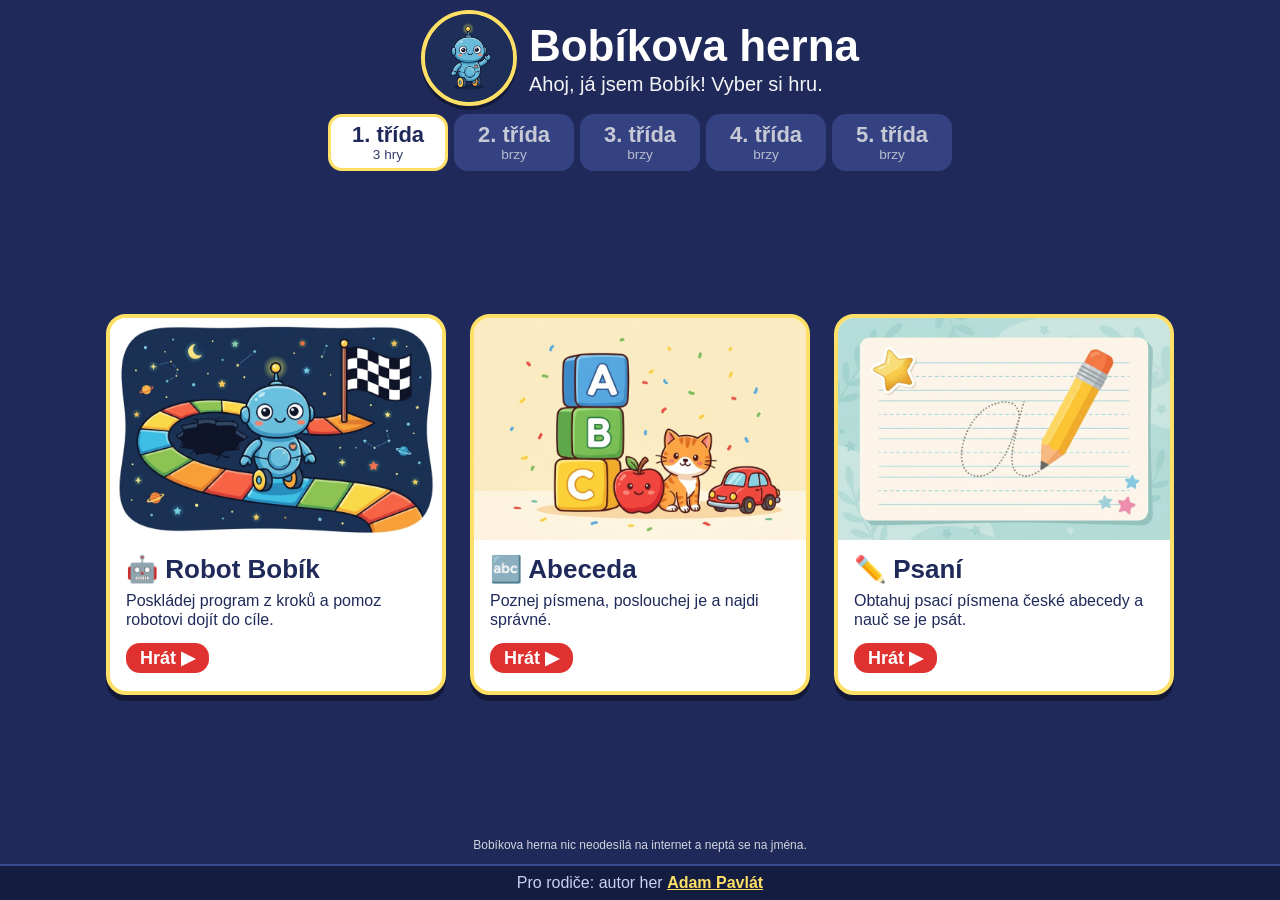
==== index.html @ 24b09c8f "Bobík na rozcestníku pozdraví hlasem a po klepnutí na maskota pozdrav zopakuje." ====
<!DOCTYPE html>
<html lang="cs">
<head>
<meta charset="UTF-8">
<meta name="viewport" content="width=device-width, initial-scale=1, viewport-fit=cover">
<title>Bobíkova herna</title>
<link rel="icon" type="image/png" href="obrazky/bobik-ikona.png">
<link rel="apple-touch-icon" href="obrazky/bobik-ikona.png">

<meta name="description" content="Hry pro děti na prvním stupni: programování, abeceda a psaní českých písmen.">
<style>
  * { box-sizing: border-box; -webkit-tap-highlight-color: transparent; }
  html, body { height: 100%; }
  body {
    margin: 0; font-family: "Trebuchet MS", "Comic Sans MS", sans-serif; background: #1f2a5a; color: #fff;
    height: 100dvh; overflow: hidden; display: flex; flex-direction: column; gap: 8px; padding: 10px;
  }
  #hlavicka { flex: none; display: flex; align-items: center; justify-content: center; gap: 12px; }
  .maskot { height: clamp(64px, 12dvh, 120px); width: clamp(64px, 12dvh, 120px); border-radius: 50%; border: 4px solid #ffe066; object-fit: cover; box-shadow: 0 4px 0 rgba(0,0,0,.4); }
  h1 { margin: 0; font-size: clamp(24px, 5.5dvh, 46px); }
  p.podtitul { margin: 2px 0 0; font-size: clamp(14px, 2.6dvh, 22px); opacity: .95; }
  main#hry { flex: 1; min-height: 0; display: grid; grid-template-columns: 1fr; grid-auto-rows: 1fr; gap: 10px; max-width: 1100px; width: 100%; margin: 0 auto; }
  a.hra {
    display: flex; flex-direction: row; align-items: stretch; min-height: 0; background: #fff; color: #1f2a5a; text-decoration: none;
    border-radius: 20px; overflow: hidden; border: 4px solid #ffe066; box-shadow: 0 6px 0 rgba(0,0,0,.4); transition: transform .1s;
  }
  a.hra:active { transform: translateY(5px); box-shadow: 0 1px 0 rgba(0,0,0,.4); }
  a.hra img { flex: 0 0 48%; min-width: 0; width: 48%; height: 100%; object-fit: cover; display: block; background: #fff; }
  .text { flex: 1; min-width: 0; padding: 8px 12px; display: flex; flex-direction: column; justify-content: center; gap: 4px; }
  .text h2 { margin: 0; font-size: clamp(20px, 4.4dvh, 38px); }
  .text span { font-size: clamp(13px, 2.4dvh, 20px); line-height: 1.2; }
  .text b { align-self: flex-start; background: #e03131; color: #fff; border-radius: 14px; padding: 4px 14px; font-size: clamp(14px, 2.6dvh, 22px); margin-top: 2px; }
  @media (orientation: landscape) and (min-width: 700px) {
    main#hry { grid-template-columns: repeat(var(--sloupce, 3), 1fr); grid-auto-rows: auto; align-content: center; align-items: start; }
    a.hra { flex-direction: column; }
    a.hra img { flex: 0 1 auto; width: 100%; height: auto; max-height: 62%; aspect-ratio: 3 / 2; min-height: 0; object-fit: cover; }
    .text { flex: none; }
  }
  /* Velké obrazovky: pevné dlaždice uprostřed, ne roztažené přes celou šířku */
  @media (min-width: 900px) and (min-height: 560px) {
    main#hry { grid-template-columns: repeat(auto-fit, 340px); grid-auto-rows: auto; justify-content: center; align-content: center; align-items: start; gap: 24px; max-width: 1200px; }
    a.hra { width: 340px; }
    a.hra img { max-height: none; }
    .text { padding: 14px 16px 18px; gap: 6px; }
    .text h2 { font-size: 26px; }
    .text span { font-size: 16px; }
    .text b { font-size: 18px; margin-top: 8px; }
    .brzy { grid-column: 1 / -1; width: min(560px, 100%); justify-self: center; grid-row: auto; padding: 32px; }
    #tridy button { font-size: 18px; }
    .maskot { height: 96px; width: 96px; }
    h1 { font-size: 44px; }
    p.podtitul { font-size: 20px; }
  }
  #tridy { flex: none; display: flex; gap: 6px; justify-content: center; max-width: 1100px; width: 100%; margin: 0 auto; }
  #tridy button {
    flex: 1; max-width: 120px; border: 3px solid transparent; border-radius: 14px; padding: 6px 2px; font-family: inherit; font-weight: bold;
    font-size: clamp(14px, 2.8dvh, 22px); background: #3b4a8f; color: #fff; cursor: pointer; line-height: 1.1;
  }
  #tridy button small { display: block; font-size: .62em; font-weight: normal; opacity: .9; }
  #tridy button.aktivni { background: #fff; color: #1f2a5a; border-color: #ffe066; }
  #tridy button.prazdna:not(.aktivni) { opacity: .75; }
  .brzy {
    grid-column: 1 / -1; grid-row: 1 / -1; background: #3b4a8f; border: 4px dashed #ffe066; border-radius: 20px; padding: 16px; text-align: center;
    display: flex; flex-direction: column; align-items: center; justify-content: center; gap: 10px; font-size: clamp(16px, 3.2dvh, 26px);
  }
  .brzy .velke { font-size: clamp(48px, 12dvh, 110px); }
  .brzy button { border: none; border-radius: 16px; padding: 10px 22px; font-size: clamp(16px, 3dvh, 24px); font-family: inherit; font-weight: bold; background: #e03131; color: #fff; cursor: pointer; box-shadow: 0 4px 0 rgba(0,0,0,.4); }
  footer { flex: none; text-align: center; font-size: 12px; opacity: .8; }
  #rodice {
    flex: none; margin: 4px -10px -10px; padding: 8px 10px calc(8px + env(safe-area-inset-bottom)); background: #141c40; border-top: 2px solid #3b4a8f;
    text-align: center; font-size: clamp(12px, 2dvh, 16px); color: #c9d0f2;
  }
  #rodice button { font: inherit; font-weight: bold; color: #ffe066; background: none; border: none; padding: 0; text-decoration: underline; cursor: pointer; }
  #zavora { position: fixed; inset: 0; background: rgba(10,14,38,.85); display: none; align-items: center; justify-content: center; padding: 16px; z-index: 10; }
  #zavora.otevrena { display: flex; }
  #zavora .okno { background: #fff; color: #1f2a5a; border-radius: 20px; padding: 18px; max-width: 380px; width: 100%; text-align: center; border: 4px solid #ffe066; display: flex; flex-direction: column; gap: 10px; }
  #zavora h3 { margin: 0; font-size: 22px; }
  #zavora p { margin: 0; font-size: 16px; line-height: 1.3; }
  #zavora input { font: inherit; font-size: 26px; text-align: center; width: 8ch; align-self: center; border: 3px solid #3b4a8f; border-radius: 12px; padding: 6px; color: #1f2a5a; }
  #zavora .tlacitka { display: flex; gap: 8px; justify-content: center; }
  #zavora .tlacitka button { font: inherit; font-weight: bold; font-size: 16px; border: none; border-radius: 14px; padding: 10px 18px; cursor: pointer; background: #e03131; color: #fff; }
  #zavora .tlacitka button.sede { background: #dfe3f5; color: #1f2a5a; }
  #zavora .chyba { color: #c92a2a; font-weight: bold; min-height: 1.3em; }
</style>
</head>
<body>
  <header id="hlavicka">
    <img src="obrazky/bobik.jpg" alt="Robot Bobík mává" class="maskot">
    <div><h1>Bobíkova herna</h1><p class="podtitul" id="podtitul">Ahoj, já jsem Bobík! Vyber si hru.</p></div>
  </header>
  <div id="tridy"></div>
  <main id="hry"></main>
  <footer>Bobíkova herna nic neodesílá na internet a neptá se na jména.</footer>
  <div id="rodice">Pro rodiče: autor her <button id="otevriZavoru" type="button">Adam Pavlát</button></div>
  <div id="zavora" role="dialog" aria-modal="true" aria-labelledby="zavNadpis">
    <div class="okno">
      <h3 id="zavNadpis">Jen pro dospělé</h3>
      <p>Tohle tě pošle mimo hry na LinkedIn. Rodiče, potvrďte věk zadáním roku narození.</p>
      <input id="rok" type="text" inputmode="numeric" maxlength="4" placeholder="rok" autocomplete="off" aria-label="Rok narození">
      <div class="chyba" id="zavChyba" aria-live="polite"></div>
      <div class="tlacitka"><button id="zavPokracuj" type="button">Pokračovat</button><button id="zavZpet" type="button" class="sede">Zpět ke hrám</button></div>
    </div>
  </div>
<script>
// Hry podle ročníku: stačí přidat položku do HRY a nastavit třídu (nebo víc tříd najednou).
const HRY = [
  { trida: [1], href: "robot/index.html", obrazek: "obrazky/robot.jpg", alt: "Robot jde po cestě k cíli",
    nazev: "🤖 Robot Bobík", popis: "Poskládej program z kroků a pomoz robotovi dojít do cíle." },
  { trida: [1], href: "abeceda/index.html", obrazek: "obrazky/abeceda.jpg", alt: "Barevné kostky s písmeny A, B a C",
    nazev: "🔤 Abeceda", popis: "Poznej písmena, poslouchej je a najdi správné." },
  { trida: [1], href: "psani/index.html", obrazek: "obrazky/psani.jpg", alt: "Tužka obtahuje psací písmeno",
    nazev: "✏️ Psaní", popis: "Obtahuj psací písmena české abecedy a nauč se je psát." },
];
const TRIDY = [1, 2, 3, 4, 5];
const $ = id => document.getElementById(id);
let trida = 1;
try { const u = parseInt(location.hash.slice(1) || localStorage.getItem("trida"), 10); if (TRIDY.includes(u)) trida = u; } catch (e) {}

function vykresli() {
  $("tridy").innerHTML = "";
  TRIDY.forEach(t => {
    const pocet = HRY.filter(h => h.trida.includes(t)).length;
    const b = document.createElement("button");
    b.className = (t === trida ? "aktivni " : "") + (pocet ? "" : "prazdna");
    b.innerHTML = t + ". třída<small>" + (pocet ? pocet + (pocet === 1 ? " hra" : pocet < 5 ? " hry" : " her") : "brzy") + "</small>";
    b.onclick = () => { trida = t; try { localStorage.setItem("trida", t); } catch (e) {} history.replaceState(null, "", "#" + t); vykresli(); };
    $("tridy").appendChild(b);
  });
  const hry = HRY.filter(h => h.trida.includes(trida));
  const m = $("hry"); m.innerHTML = "";
  $("podtitul").textContent = hry.length ? "Ahoj, já jsem Bobík! Vyber si hru." : "Tady zatím nic není, ale Bobík na tom pracuje.";
  if (!hry.length) {
    m.style.gridTemplateColumns = "1fr";
    m.innerHTML = '<div class="brzy"><div class="velke">🚧</div><div>Hry pro ' + trida + '. třídu se ještě chystají.<br>Zatím si můžeš zahrát hry pro 1. třídu.</div><button id="zpet">Hry pro 1. třídu</button></div>';
    $("zpet").onclick = () => { trida = 1; history.replaceState(null, "", "#1"); vykresli(); };
    return;
  }
  m.style.gridTemplateColumns = "";
  m.style.setProperty("--sloupce", hry.length);
  hry.forEach(h => {
    const a = document.createElement("a"); a.className = "hra"; a.href = h.href;
    a.innerHTML = '<img src="' + h.obrazek + '" alt="' + h.alt + '"><div class="text"><h2>' + h.nazev + '</h2><span>' + h.popis + '</span><b>Hrát ▶</b></div>';
    m.appendChild(a);
  });
}
vykresli();

// Bobík pozdraví hlasem. Prohlížeče zakazují zvuk před prvním dotykem, takže se pozdrav spustí
// hned, když to jde, jinak při prvním dotyku. Po návratu z hry se v téže návštěvě už nezopakuje.
const pozdrav = new Audio("zvuky/ahoj.mp3");
function pozdrav_prehraj() { pozdrav.currentTime = 0; return pozdrav.play(); }
let uzPozdravil = false;
try { uzPozdravil = sessionStorage.getItem("pozdraveno") === "1"; } catch (e) {}
function oznacPozdraveno() { uzPozdravil = true; try { sessionStorage.setItem("pozdraveno", "1"); } catch (e) {} }
if (!uzPozdravil) {
  pozdrav_prehraj().then(oznacPozdraveno).catch(() => {
    const prvni = () => { if (!uzPozdravil) { pozdrav_prehraj().then(oznacPozdraveno).catch(() => {}); } };
    document.addEventListener("pointerdown", prvni, { once: true });
  });
}
document.querySelector(".maskot").onclick = () => pozdrav_prehraj().catch(() => {});
document.querySelector(".maskot").style.cursor = "pointer";

// Ochrana dětí: odkaz na LinkedIn se otevře až po zadání roku narození dospělého. Rok se nikam neukládá ani neodesílá.
const LINKEDIN = "https://www.linkedin.com/in/adam-pavlat/";
const zavora = $("zavora");
function zavriZavoru() { zavora.classList.remove("otevrena"); $("rok").value = ""; $("zavChyba").textContent = ""; }
$("otevriZavoru").onclick = () => { zavora.classList.add("otevrena"); $("rok").focus(); };
$("zavZpet").onclick = zavriZavoru;
zavora.onclick = e => { if (e.target === zavora) zavriZavoru(); };
document.addEventListener("keydown", e => { if (e.key === "Escape") zavriZavoru(); });
function potvrdRok() {
  const rok = parseInt($("rok").value, 10), letos = new Date().getFullYear();
  if (!(rok >= 1900 && rok <= letos)) { $("zavChyba").textContent = "Zadejte rok narození čtyřmi číslicemi."; return; }
  if (letos - rok < 18) { $("zavChyba").textContent = "Tohle je jen pro dospělé. Vrať se ke hrám."; return; }
  zavriZavoru();
  window.open(LINKEDIN, "_blank", "noopener");
}
$("zavPokracuj").onclick = potvrdRok;
$("rok").onkeydown = e => { if (e.key === "Enter") potvrdRok(); };
</script>
</body>
</html>
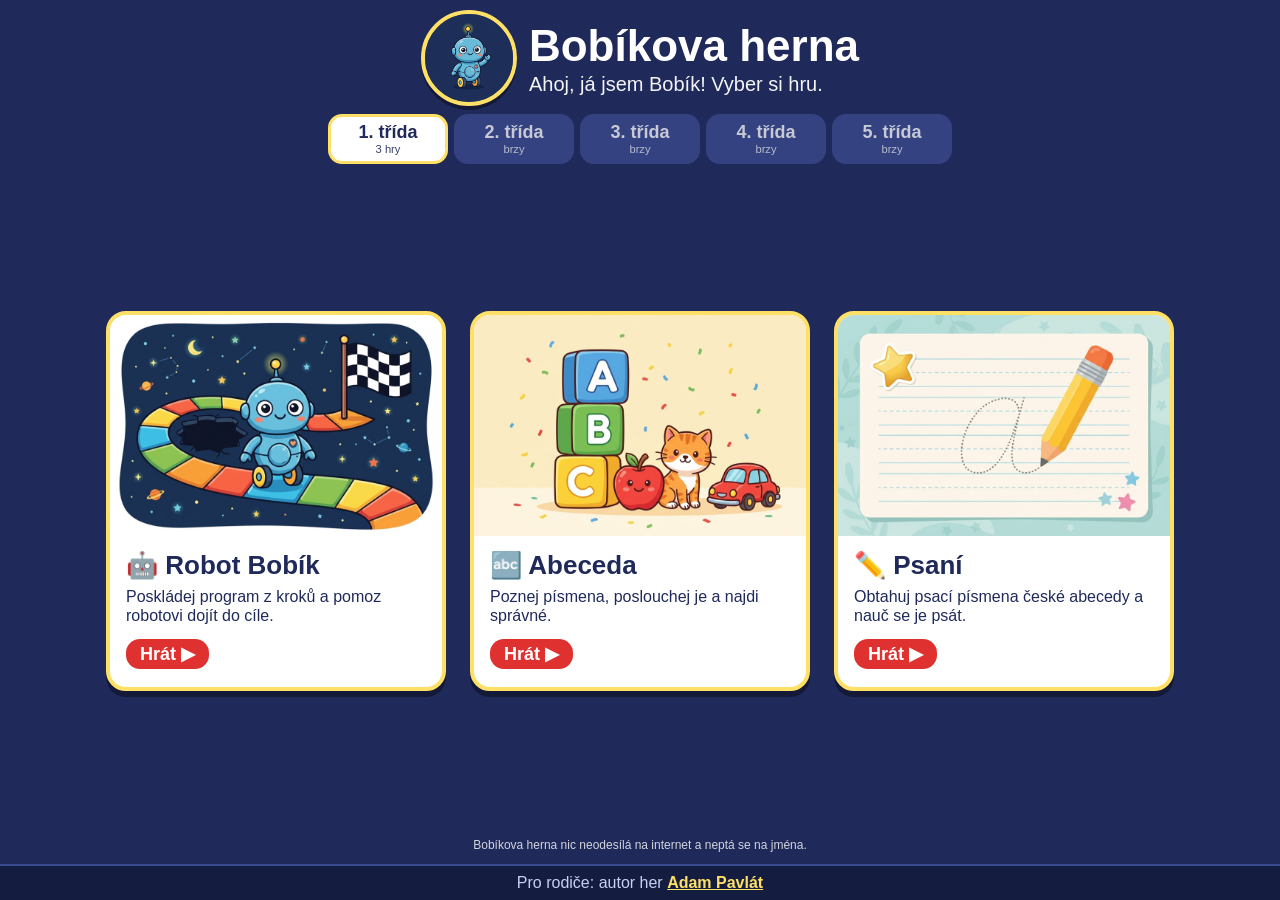
==== commit 35d27f08: "Rozcestník na mobilu je kompaktní a všechny tři dlaždice se vejdou celé na jednu obrazovku." ====
--- a/index.html
+++ b/index.html
@@ -35,6 +35,57 @@
     a.hra { flex-direction: column; }
     a.hra img { flex: 0 1 auto; width: 100%; height: auto; max-height: 62%; aspect-ratio: 3 / 2; min-height: 0; object-fit: cover; }
     .text { flex: none; }
+  }
+  #tridy { flex: none; display: flex; gap: 6px; justify-content: center; max-width: 1100px; width: 100%; margin: 0 auto; }
+  #tridy button {
+    flex: 1; max-width: 120px; border: 3px solid transparent; border-radius: 14px; padding: 6px 2px; font-family: inherit; font-weight: bold;
+    font-size: clamp(14px, 2.8dvh, 22px); background: #3b4a8f; color: #fff; cursor: pointer; line-height: 1.1;
+  }
+  #tridy button small { display: block; font-size: .62em; font-weight: normal; opacity: .9; }
+  #tridy button.aktivni { background: #fff; color: #1f2a5a; border-color: #ffe066; }
+  #tridy button.prazdna:not(.aktivni) { opacity: .75; }
+  .brzy {
+    grid-column: 1 / -1; grid-row: 1 / -1; background: #3b4a8f; border: 4px dashed #ffe066; border-radius: 20px; padding: 16px; text-align: center;
+    display: flex; flex-direction: column; align-items: center; justify-content: center; gap: 10px; font-size: clamp(16px, 3.2dvh, 26px);
+  }
+  .brzy .velke { font-size: clamp(48px, 12dvh, 110px); }
+  .brzy button { border: none; border-radius: 16px; padding: 10px 22px; font-size: clamp(16px, 3dvh, 24px); font-family: inherit; font-weight: bold; background: #e03131; color: #fff; cursor: pointer; box-shadow: 0 4px 0 rgba(0,0,0,.4); }
+  footer { flex: none; text-align: center; font-size: 12px; opacity: .8; }
+  #rodice {
+    flex: none; margin: 4px -10px -10px; padding: 8px 10px calc(8px + env(safe-area-inset-bottom)); background: #141c40; border-top: 2px solid #3b4a8f;
+    text-align: center; font-size: clamp(12px, 2dvh, 16px); color: #c9d0f2;
+  }
+  #rodice button { font: inherit; font-weight: bold; color: #ffe066; background: none; border: none; padding: 0; text-decoration: underline; cursor: pointer; }
+  #zavora { position: fixed; inset: 0; background: rgba(10,14,38,.85); display: none; align-items: center; justify-content: center; padding: 16px; z-index: 10; }
+  #zavora.otevrena { display: flex; }
+  #zavora .okno { background: #fff; color: #1f2a5a; border-radius: 20px; padding: 18px; max-width: 380px; width: 100%; text-align: center; border: 4px solid #ffe066; display: flex; flex-direction: column; gap: 10px; }
+  #zavora h3 { margin: 0; font-size: 22px; }
+  #zavora p { margin: 0; font-size: 16px; line-height: 1.3; }
+  #zavora input { font: inherit; font-size: 26px; text-align: center; width: 8ch; align-self: center; border: 3px solid #3b4a8f; border-radius: 12px; padding: 6px; color: #1f2a5a; }
+  #zavora .tlacitka { display: flex; gap: 8px; justify-content: center; }
+  #zavora .tlacitka button { font: inherit; font-weight: bold; font-size: 16px; border: none; border-radius: 14px; padding: 10px 18px; cursor: pointer; background: #e03131; color: #fff; }
+  #zavora .tlacitka button.sede { background: #dfe3f5; color: #1f2a5a; }
+  #zavora .chyba { color: #c92a2a; font-weight: bold; min-height: 1.3em; }
+  /* Mobil na výšku: vše menší a kompaktní, ať se tři dlaždice vejdou celé */
+  @media (max-width: 699px) and (orientation: portrait) {
+    body { gap: 6px; padding: 8px; }
+    #hlavicka { gap: 10px; }
+    .maskot { height: 56px; width: 56px; border-width: 3px; }
+    h1 { font-size: clamp(22px, 7vw, 30px); white-space: nowrap; }
+    p.podtitul { font-size: 13px; margin-top: 0; }
+    #tridy { gap: 4px; }
+    #tridy button { font-size: 15px; padding: 4px 0; border-width: 2px; border-radius: 12px; white-space: nowrap; }
+    #tridy button small { font-size: 10px; }
+    main#hry { gap: 8px; }
+    a.hra { border-width: 3px; border-radius: 16px; box-shadow: 0 4px 0 rgba(0,0,0,.4); }
+    a.hra img { flex-basis: 42%; width: 42%; }
+    .text { padding: 4px 10px; gap: 2px; }
+    .text h2 { font-size: 19px; line-height: 1.1; }
+    .text span { font-size: 12.5px; line-height: 1.2; }
+    .text b { font-size: 13px; padding: 3px 12px; margin-top: 3px; }
+    .brzy { font-size: 16px; }
+    footer { font-size: 11px; }
+    #rodice { font-size: 12px; padding-top: 6px; padding-bottom: calc(6px + env(safe-area-inset-bottom)); }
   }
   /* Velké obrazovky: pevné dlaždice uprostřed, ne roztažené přes celou šířku */
   @media (min-width: 900px) and (min-height: 560px) {
@@ -51,36 +102,6 @@
     h1 { font-size: 44px; }
     p.podtitul { font-size: 20px; }
   }
-  #tridy { flex: none; display: flex; gap: 6px; justify-content: center; max-width: 1100px; width: 100%; margin: 0 auto; }
-  #tridy button {
-    flex: 1; max-width: 120px; border: 3px solid transparent; border-radius: 14px; padding: 6px 2px; font-family: inherit; font-weight: bold;
-    font-size: clamp(14px, 2.8dvh, 22px); background: #3b4a8f; color: #fff; cursor: pointer; line-height: 1.1;
-  }
-  #tridy button small { display: block; font-size: .62em; font-weight: normal; opacity: .9; }
-  #tridy button.aktivni { background: #fff; color: #1f2a5a; border-color: #ffe066; }
-  #tridy button.prazdna:not(.aktivni) { opacity: .75; }
-  .brzy {
-    grid-column: 1 / -1; grid-row: 1 / -1; background: #3b4a8f; border: 4px dashed #ffe066; border-radius: 20px; padding: 16px; text-align: center;
-    display: flex; flex-direction: column; align-items: center; justify-content: center; gap: 10px; font-size: clamp(16px, 3.2dvh, 26px);
-  }
-  .brzy .velke { font-size: clamp(48px, 12dvh, 110px); }
-  .brzy button { border: none; border-radius: 16px; padding: 10px 22px; font-size: clamp(16px, 3dvh, 24px); font-family: inherit; font-weight: bold; background: #e03131; color: #fff; cursor: pointer; box-shadow: 0 4px 0 rgba(0,0,0,.4); }
-  footer { flex: none; text-align: center; font-size: 12px; opacity: .8; }
-  #rodice {
-    flex: none; margin: 4px -10px -10px; padding: 8px 10px calc(8px + env(safe-area-inset-bottom)); background: #141c40; border-top: 2px solid #3b4a8f;
-    text-align: center; font-size: clamp(12px, 2dvh, 16px); color: #c9d0f2;
-  }
-  #rodice button { font: inherit; font-weight: bold; color: #ffe066; background: none; border: none; padding: 0; text-decoration: underline; cursor: pointer; }
-  #zavora { position: fixed; inset: 0; background: rgba(10,14,38,.85); display: none; align-items: center; justify-content: center; padding: 16px; z-index: 10; }
-  #zavora.otevrena { display: flex; }
-  #zavora .okno { background: #fff; color: #1f2a5a; border-radius: 20px; padding: 18px; max-width: 380px; width: 100%; text-align: center; border: 4px solid #ffe066; display: flex; flex-direction: column; gap: 10px; }
-  #zavora h3 { margin: 0; font-size: 22px; }
-  #zavora p { margin: 0; font-size: 16px; line-height: 1.3; }
-  #zavora input { font: inherit; font-size: 26px; text-align: center; width: 8ch; align-self: center; border: 3px solid #3b4a8f; border-radius: 12px; padding: 6px; color: #1f2a5a; }
-  #zavora .tlacitka { display: flex; gap: 8px; justify-content: center; }
-  #zavora .tlacitka button { font: inherit; font-weight: bold; font-size: 16px; border: none; border-radius: 14px; padding: 10px 18px; cursor: pointer; background: #e03131; color: #fff; }
-  #zavora .tlacitka button.sede { background: #dfe3f5; color: #1f2a5a; }
-  #zavora .chyba { color: #c92a2a; font-weight: bold; min-height: 1.3em; }
 </style>
 </head>
 <body>
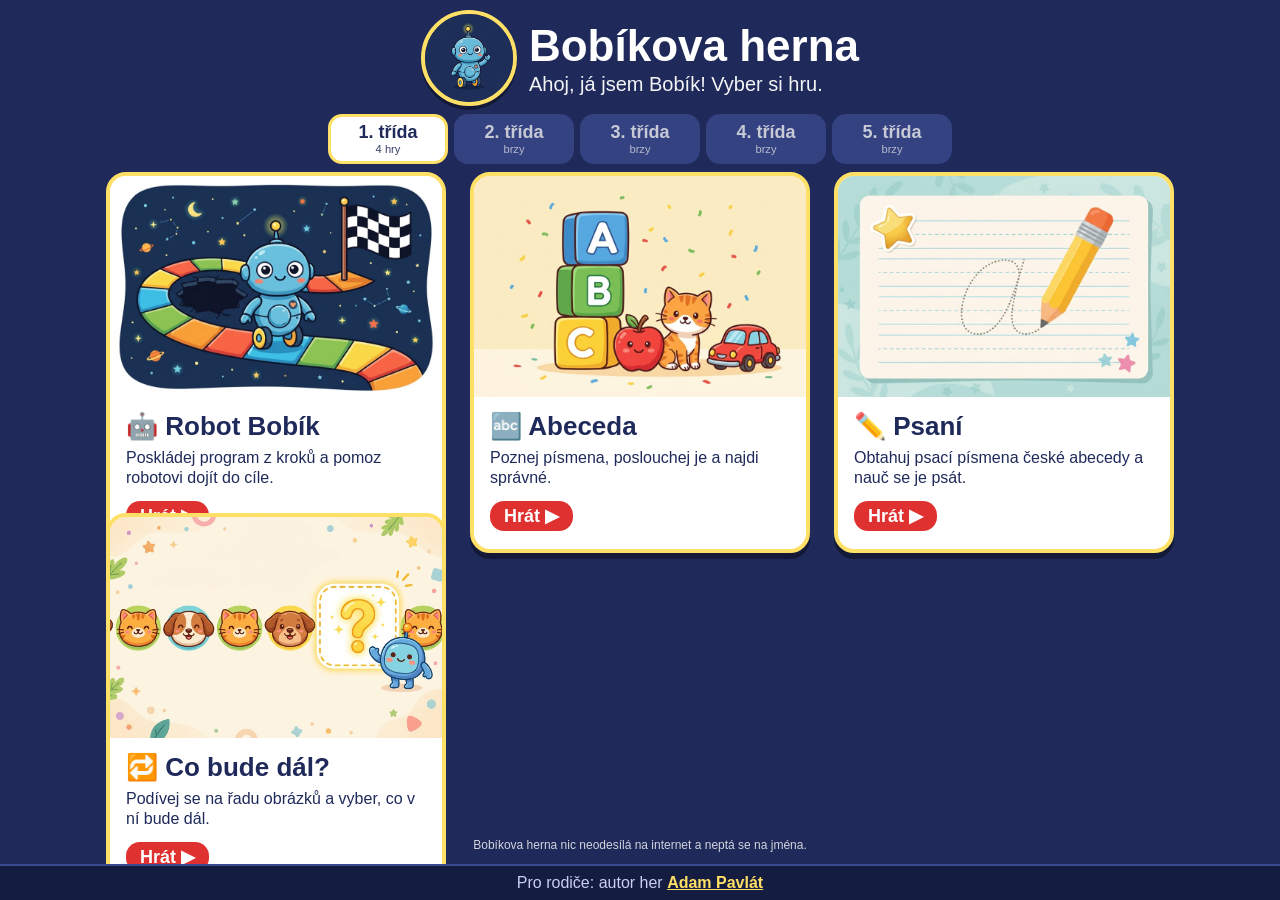
==== commit 272eef5b: "Přidána hra Co bude dál? s řadami z emoji obrázků." ====
--- a/index.html
+++ b/index.html
@@ -131,6 +131,8 @@
     nazev: "🔤 Abeceda", popis: "Poznej písmena, poslouchej je a najdi správné." },
   { trida: [1], href: "psani/index.html", obrazek: "obrazky/psani.jpg", alt: "Tužka obtahuje psací písmeno",
     nazev: "✏️ Psaní", popis: "Obtahuj psací písmena české abecedy a nauč se je psát." },
+  { trida: [1], href: "rady/index.html", obrazek: "obrazky/rady.jpg", alt: "Řada koček a psů a políčko s otazníkem",
+    nazev: "🔁 Co bude dál?", popis: "Podívej se na řadu obrázků a vyber, co v ní bude dál." },
 ];
 const TRIDY = [1, 2, 3, 4, 5];
 const $ = id => document.getElementById(id);
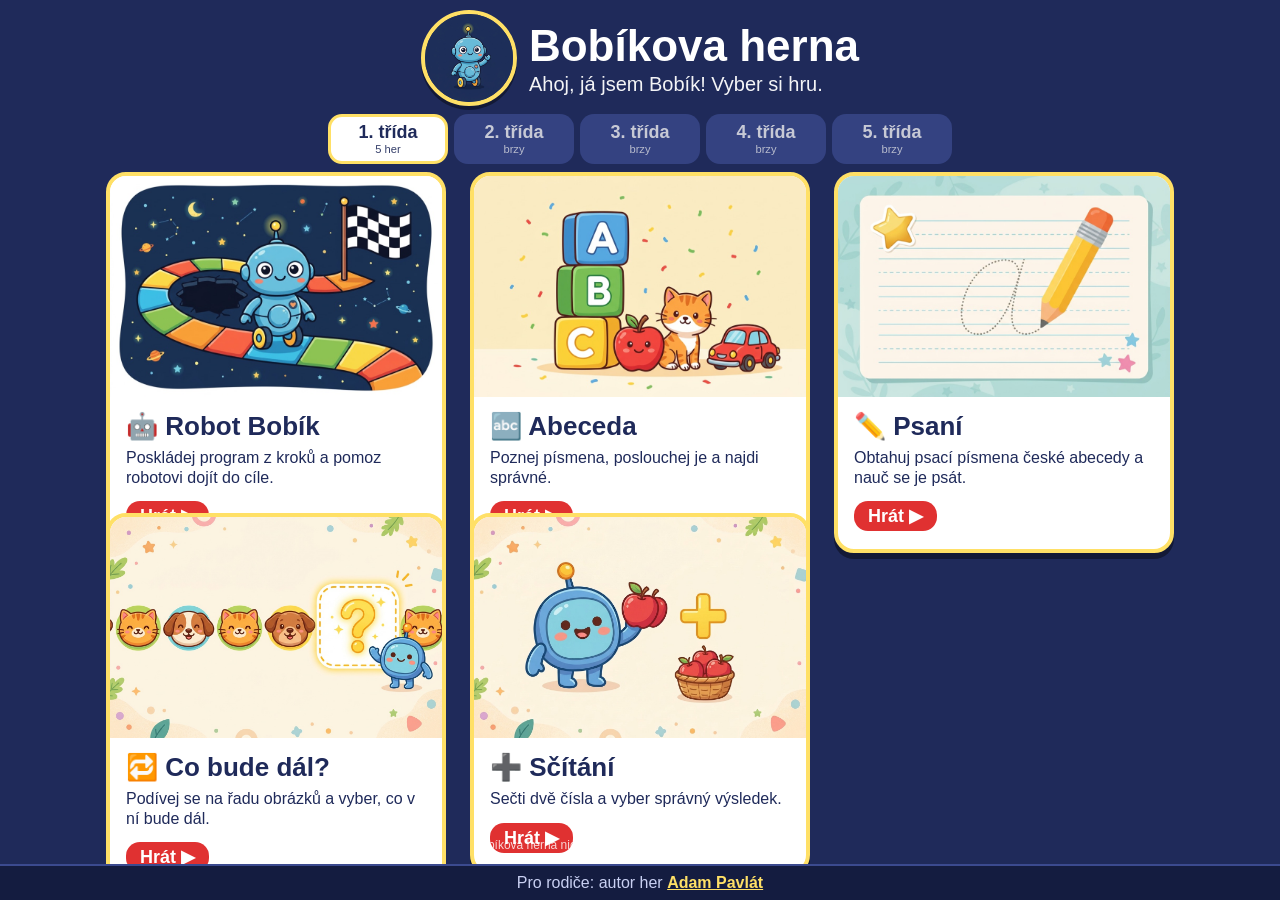
==== commit 6a691509: "Přidána hra Sčítání s hlasem, obrázkem a zápisem na rozcestník." ====
--- a/index.html
+++ b/index.html
@@ -133,6 +133,8 @@
     nazev: "✏️ Psaní", popis: "Obtahuj psací písmena české abecedy a nauč se je psát." },
   { trida: [1], href: "rady/index.html", obrazek: "obrazky/rady.jpg", alt: "Řada koček a psů a políčko s otazníkem",
     nazev: "🔁 Co bude dál?", popis: "Podívej se na řadu obrázků a vyber, co v ní bude dál." },
+  { trida: [1], href: "scitani/index.html", obrazek: "obrazky/scitani.jpg", alt: "Robot Bobík drží jablka a vedle je znaménko plus",
+    nazev: "➕ Sčítání", popis: "Sečti dvě čísla a vyber správný výsledek." },
 ];
 const TRIDY = [1, 2, 3, 4, 5];
 const $ = id => document.getElementById(id);
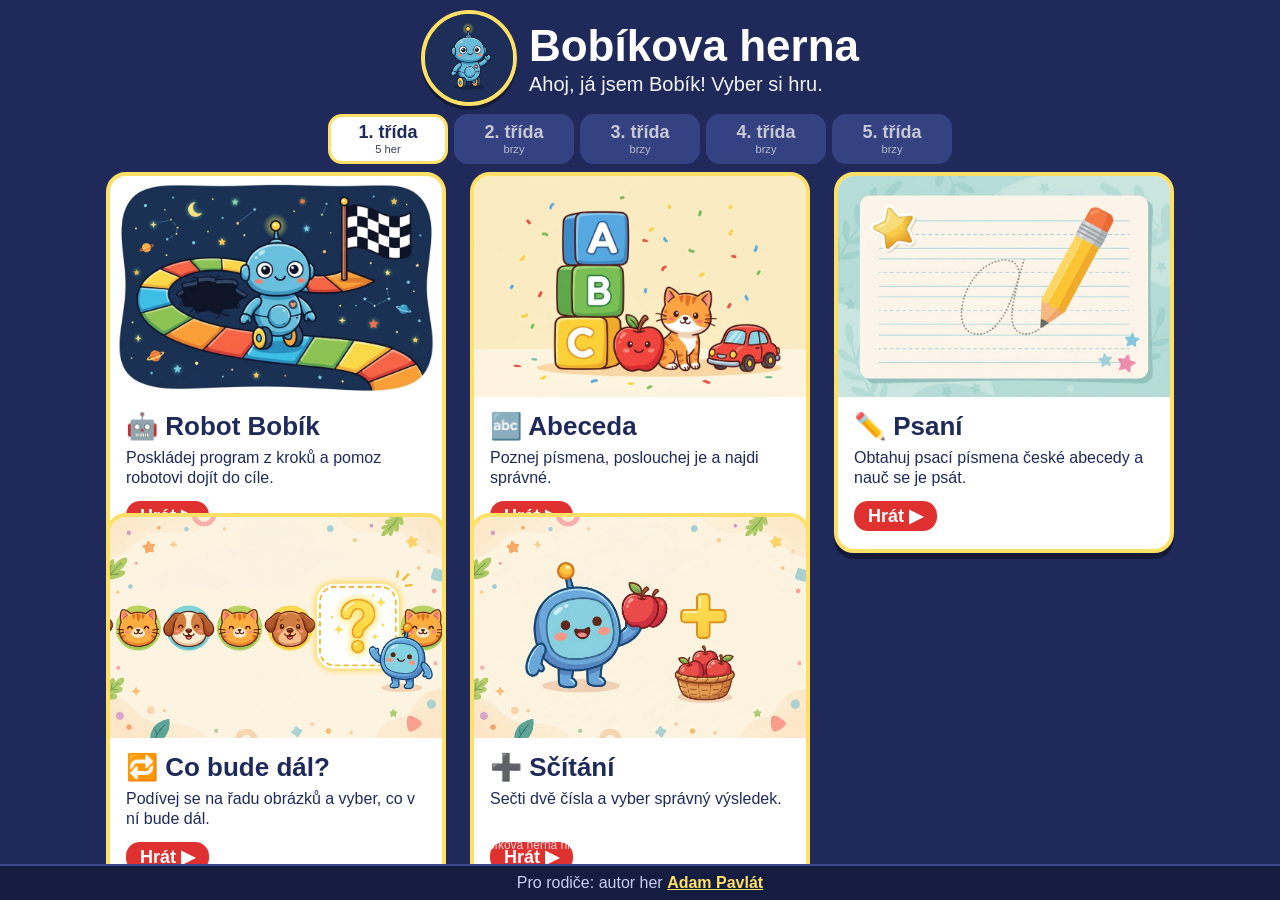
==== commit a5d3eb86: "Karty her na rozcestníku mají stejnou výšku." ====
--- a/index.html
+++ b/index.html
@@ -35,6 +35,7 @@
     a.hra { flex-direction: column; }
     a.hra img { flex: 0 1 auto; width: 100%; height: auto; max-height: 62%; aspect-ratio: 3 / 2; min-height: 0; object-fit: cover; }
     .text { flex: none; }
+    .text span { min-height: 2.4em; }
   }
   #tridy { flex: none; display: flex; gap: 6px; justify-content: center; max-width: 1100px; width: 100%; margin: 0 auto; }
   #tridy button {
@@ -95,6 +96,7 @@
     .text { padding: 14px 16px 18px; gap: 6px; }
     .text h2 { font-size: 26px; }
     .text span { font-size: 16px; }
+    .text span { min-height: 2.4em; }
     .text b { font-size: 18px; margin-top: 8px; }
     .brzy { grid-column: 1 / -1; width: min(560px, 100%); justify-self: center; grid-row: auto; padding: 32px; }
     #tridy button { font-size: 18px; }
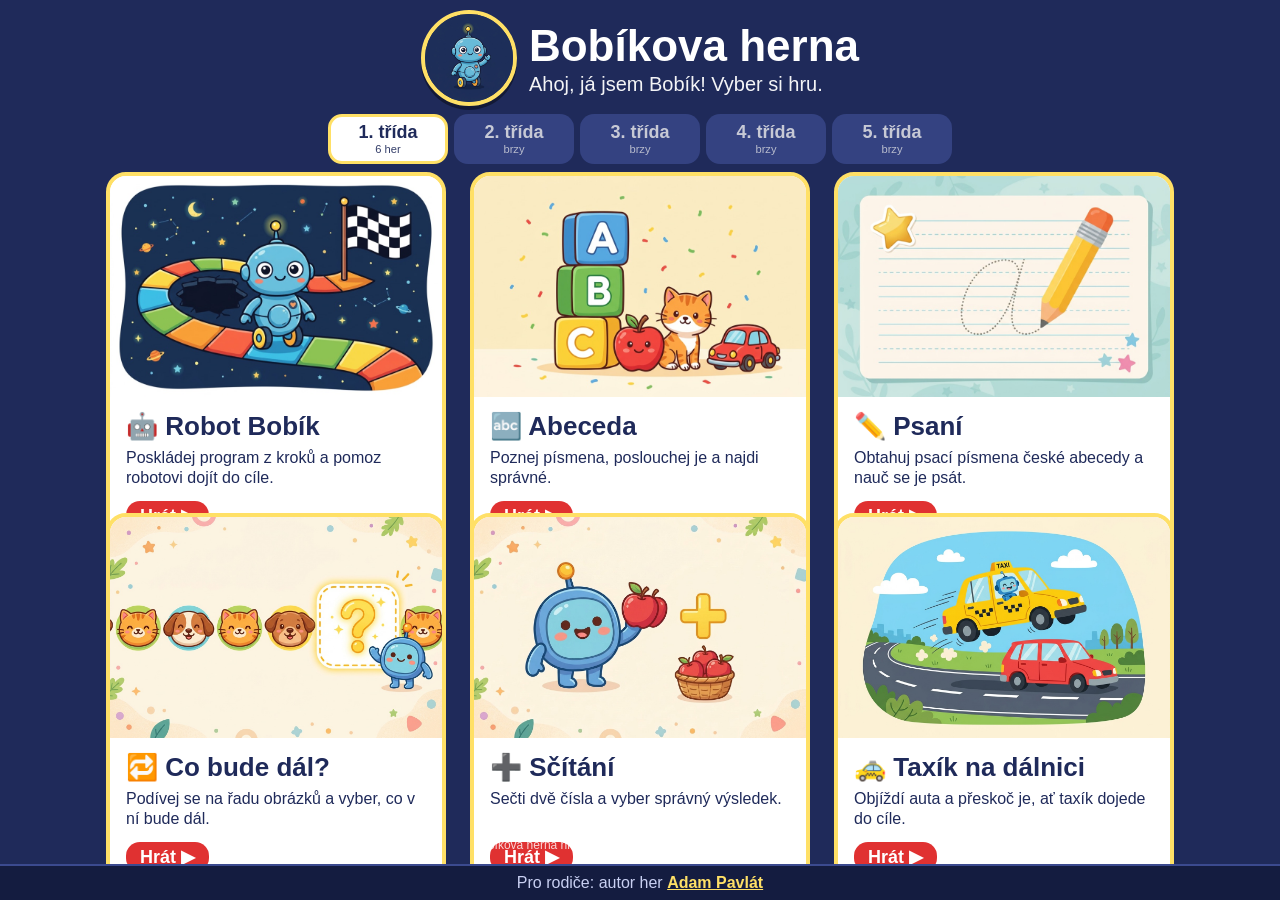
==== commit ce782a20: "Přidána hra Taxík na dálnici, kde taxík objíždí auta a umí je přeskočit." ====
--- a/index.html
+++ b/index.html
@@ -137,6 +137,8 @@
     nazev: "🔁 Co bude dál?", popis: "Podívej se na řadu obrázků a vyber, co v ní bude dál." },
   { trida: [1], href: "scitani/index.html", obrazek: "obrazky/scitani.jpg", alt: "Robot Bobík drží jablka a vedle je znaménko plus",
     nazev: "➕ Sčítání", popis: "Sečti dvě čísla a vyber správný výsledek." },
+  { trida: [1], href: "taxi/index.html", obrazek: "obrazky/taxi.jpg", alt: "Žlutý taxík skáče přes červené auto na dálnici",
+    nazev: "🚕 Taxík na dálnici", popis: "Objíždí auta a přeskoč je, ať taxík dojede do cíle." },
 ];
 const TRIDY = [1, 2, 3, 4, 5];
 const $ = id => document.getElementById(id);
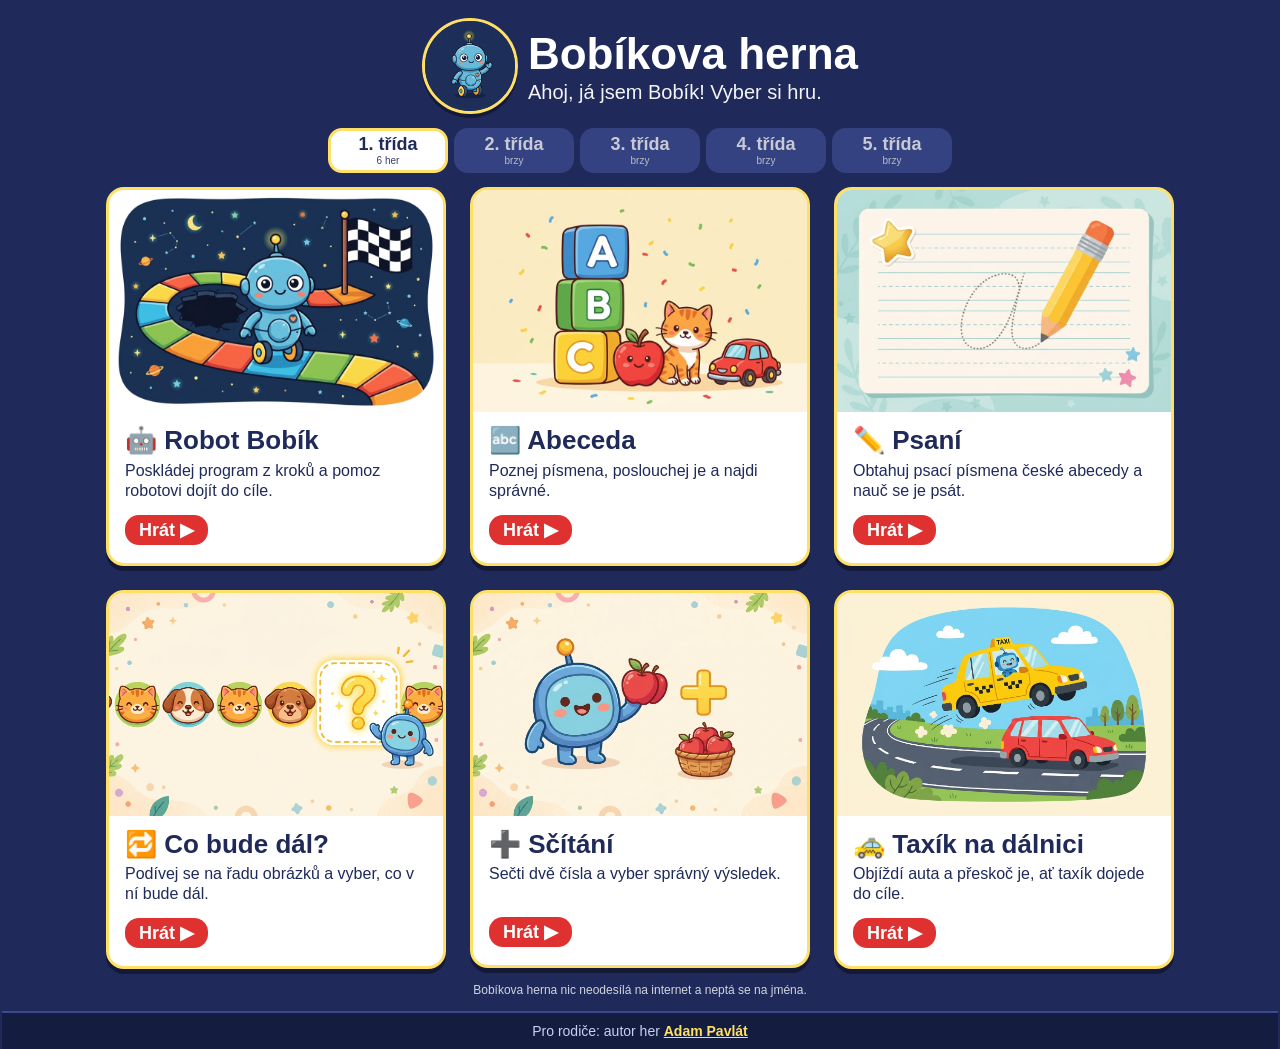
==== commit 4bcbd69c: "Rozcestník se na mobilu posouvá, dlaždice mají minimální výšku a na šířku jsou ve dvou sloupcích." ====
--- a/index.html
+++ b/index.html
@@ -10,51 +10,45 @@
 <meta name="description" content="Hry pro děti na prvním stupni: programování, abeceda a psaní českých písmen.">
 <style>
   * { box-sizing: border-box; -webkit-tap-highlight-color: transparent; }
-  html, body { height: 100%; }
+  html { -webkit-text-size-adjust: 100%; }
   body {
     margin: 0; font-family: "Trebuchet MS", "Comic Sans MS", sans-serif; background: #1f2a5a; color: #fff;
-    height: 100dvh; overflow: hidden; display: flex; flex-direction: column; gap: 8px; padding: 10px;
+    min-height: 100dvh; display: flex; flex-direction: column; gap: 10px; padding: 10px 10px 0;
   }
   #hlavicka { flex: none; display: flex; align-items: center; justify-content: center; gap: 12px; }
-  .maskot { height: clamp(64px, 12dvh, 120px); width: clamp(64px, 12dvh, 120px); border-radius: 50%; border: 4px solid #ffe066; object-fit: cover; box-shadow: 0 4px 0 rgba(0,0,0,.4); }
-  h1 { margin: 0; font-size: clamp(24px, 5.5dvh, 46px); }
-  p.podtitul { margin: 2px 0 0; font-size: clamp(14px, 2.6dvh, 22px); opacity: .95; }
-  main#hry { flex: 1; min-height: 0; display: grid; grid-template-columns: 1fr; grid-auto-rows: 1fr; gap: 10px; max-width: 1100px; width: 100%; margin: 0 auto; }
+  .maskot { height: 72px; width: 72px; border-radius: 50%; border: 4px solid #ffe066; object-fit: cover; box-shadow: 0 4px 0 rgba(0,0,0,.4); }
+  h1 { margin: 0; font-size: clamp(24px, 7vw, 40px); }
+  p.podtitul { margin: 2px 0 0; font-size: clamp(13px, 3.4vw, 20px); opacity: .95; }
+  /* Obsah se může posouvat: dlaždice mají minimální výšku a stránka se při nedostatku místa rolovat */
+  main#hry { flex: 1 0 auto; display: grid; grid-template-columns: 1fr; grid-auto-rows: minmax(124px, auto); gap: 10px; max-width: 1100px; width: 100%; margin: 0 auto; }
   a.hra {
-    display: flex; flex-direction: row; align-items: stretch; min-height: 0; background: #fff; color: #1f2a5a; text-decoration: none;
-    border-radius: 20px; overflow: hidden; border: 4px solid #ffe066; box-shadow: 0 6px 0 rgba(0,0,0,.4); transition: transform .1s;
-  }
-  a.hra:active { transform: translateY(5px); box-shadow: 0 1px 0 rgba(0,0,0,.4); }
-  a.hra img { flex: 0 0 48%; min-width: 0; width: 48%; height: 100%; object-fit: cover; display: block; background: #fff; }
+    display: flex; flex-direction: row; align-items: stretch; min-height: 124px; background: #fff; color: #1f2a5a; text-decoration: none;
+    border-radius: 18px; overflow: hidden; border: 3px solid #ffe066; box-shadow: 0 5px 0 rgba(0,0,0,.4); transition: transform .1s;
+  }
+  a.hra:active { transform: translateY(4px); box-shadow: 0 1px 0 rgba(0,0,0,.4); }
+  a.hra img { flex: 0 0 42%; min-width: 0; width: 42%; height: auto; object-fit: cover; display: block; background: #fff; }
   .text { flex: 1; min-width: 0; padding: 8px 12px; display: flex; flex-direction: column; justify-content: center; gap: 4px; }
-  .text h2 { margin: 0; font-size: clamp(20px, 4.4dvh, 38px); }
-  .text span { font-size: clamp(13px, 2.4dvh, 20px); line-height: 1.2; }
-  .text b { align-self: flex-start; background: #e03131; color: #fff; border-radius: 14px; padding: 4px 14px; font-size: clamp(14px, 2.6dvh, 22px); margin-top: 2px; }
-  @media (orientation: landscape) and (min-width: 700px) {
-    main#hry { grid-template-columns: repeat(var(--sloupce, 3), 1fr); grid-auto-rows: auto; align-content: center; align-items: start; }
-    a.hra { flex-direction: column; }
-    a.hra img { flex: 0 1 auto; width: 100%; height: auto; max-height: 62%; aspect-ratio: 3 / 2; min-height: 0; object-fit: cover; }
-    .text { flex: none; }
-    .text span { min-height: 2.4em; }
-  }
+  .text h2 { margin: 0; font-size: 20px; line-height: 1.1; }
+  .text span { font-size: 14px; line-height: 1.25; }
+  .text b { align-self: flex-start; background: #e03131; color: #fff; border-radius: 14px; padding: 4px 14px; font-size: 15px; margin-top: 3px; }
   #tridy { flex: none; display: flex; gap: 6px; justify-content: center; max-width: 1100px; width: 100%; margin: 0 auto; }
   #tridy button {
-    flex: 1; max-width: 120px; border: 3px solid transparent; border-radius: 14px; padding: 6px 2px; font-family: inherit; font-weight: bold;
-    font-size: clamp(14px, 2.8dvh, 22px); background: #3b4a8f; color: #fff; cursor: pointer; line-height: 1.1;
-  }
-  #tridy button small { display: block; font-size: .62em; font-weight: normal; opacity: .9; }
+    flex: 1; max-width: 120px; border: 3px solid transparent; border-radius: 14px; padding: 6px 0; font-family: inherit; font-weight: bold;
+    font-size: 15px; background: #3b4a8f; color: #fff; cursor: pointer; line-height: 1.1; white-space: nowrap;
+  }
+  #tridy button small { display: block; font-size: 10px; font-weight: normal; opacity: .9; }
   #tridy button.aktivni { background: #fff; color: #1f2a5a; border-color: #ffe066; }
   #tridy button.prazdna:not(.aktivni) { opacity: .75; }
   .brzy {
-    grid-column: 1 / -1; grid-row: 1 / -1; background: #3b4a8f; border: 4px dashed #ffe066; border-radius: 20px; padding: 16px; text-align: center;
-    display: flex; flex-direction: column; align-items: center; justify-content: center; gap: 10px; font-size: clamp(16px, 3.2dvh, 26px);
-  }
-  .brzy .velke { font-size: clamp(48px, 12dvh, 110px); }
-  .brzy button { border: none; border-radius: 16px; padding: 10px 22px; font-size: clamp(16px, 3dvh, 24px); font-family: inherit; font-weight: bold; background: #e03131; color: #fff; cursor: pointer; box-shadow: 0 4px 0 rgba(0,0,0,.4); }
+    grid-column: 1 / -1; min-height: 220px; background: #3b4a8f; border: 4px dashed #ffe066; border-radius: 20px; padding: 16px; text-align: center;
+    display: flex; flex-direction: column; align-items: center; justify-content: center; gap: 10px; font-size: 18px;
+  }
+  .brzy .velke { font-size: 64px; }
+  .brzy button { border: none; border-radius: 16px; padding: 10px 22px; font-size: 18px; font-family: inherit; font-weight: bold; background: #e03131; color: #fff; cursor: pointer; box-shadow: 0 4px 0 rgba(0,0,0,.4); }
   footer { flex: none; text-align: center; font-size: 12px; opacity: .8; }
   #rodice {
-    flex: none; margin: 4px -10px -10px; padding: 8px 10px calc(8px + env(safe-area-inset-bottom)); background: #141c40; border-top: 2px solid #3b4a8f;
-    text-align: center; font-size: clamp(12px, 2dvh, 16px); color: #c9d0f2;
+    flex: none; margin: 0 -10px; padding: 10px 10px calc(10px + env(safe-area-inset-bottom)); background: #141c40; border-top: 2px solid #3b4a8f;
+    text-align: center; font-size: 14px; color: #c9d0f2;
   }
   #rodice button { font: inherit; font-weight: bold; color: #ffe066; background: none; border: none; padding: 0; text-decoration: underline; cursor: pointer; }
   #zavora { position: fixed; inset: 0; background: rgba(10,14,38,.85); display: none; align-items: center; justify-content: center; padding: 16px; z-index: 10; }
@@ -67,42 +61,38 @@
   #zavora .tlacitka button { font: inherit; font-weight: bold; font-size: 16px; border: none; border-radius: 14px; padding: 10px 18px; cursor: pointer; background: #e03131; color: #fff; }
   #zavora .tlacitka button.sede { background: #dfe3f5; color: #1f2a5a; }
   #zavora .chyba { color: #c92a2a; font-weight: bold; min-height: 1.3em; }
-  /* Mobil na výšku: vše menší a kompaktní, ať se tři dlaždice vejdou celé */
+  /* Mobil na šířku a nízké obrazovky: kompaktní hlavička, dlaždice ve dvou nebo třech sloupcích, stránka se posouvá */
+  @media (orientation: landscape) and (min-width: 560px) {
+    body { gap: 8px; padding: 8px 12px 0; }
+    #hlavicka { gap: 10px; }
+    .maskot { height: 48px; width: 48px; border-width: 3px; }
+    h1 { font-size: 24px; }
+    p.podtitul { display: none; }
+    #tridy button { padding: 4px 0; font-size: 14px; }
+    main#hry { grid-template-columns: repeat(auto-fit, minmax(300px, 1fr)); grid-auto-rows: minmax(120px, auto); }
+    a.hra img { flex-basis: 40%; width: 40%; }
+    .text h2 { font-size: 18px; }
+    .text span { font-size: 13px; }
+  }
+  /* Telefon na výšku: dlaždice pod sebou, obrázek vlevo */
   @media (max-width: 699px) and (orientation: portrait) {
-    body { gap: 6px; padding: 8px; }
-    #hlavicka { gap: 10px; }
-    .maskot { height: 56px; width: 56px; border-width: 3px; }
-    h1 { font-size: clamp(22px, 7vw, 30px); white-space: nowrap; }
-    p.podtitul { font-size: 13px; margin-top: 0; }
-    #tridy { gap: 4px; }
-    #tridy button { font-size: 15px; padding: 4px 0; border-width: 2px; border-radius: 12px; white-space: nowrap; }
-    #tridy button small { font-size: 10px; }
-    main#hry { gap: 8px; }
-    a.hra { border-width: 3px; border-radius: 16px; box-shadow: 0 4px 0 rgba(0,0,0,.4); }
-    a.hra img { flex-basis: 42%; width: 42%; }
-    .text { padding: 4px 10px; gap: 2px; }
-    .text h2 { font-size: 19px; line-height: 1.1; }
-    .text span { font-size: 12.5px; line-height: 1.2; }
-    .text b { font-size: 13px; padding: 3px 12px; margin-top: 3px; }
-    .brzy { font-size: 16px; }
-    footer { font-size: 11px; }
-    #rodice { font-size: 12px; padding-top: 6px; padding-bottom: calc(6px + env(safe-area-inset-bottom)); }
-  }
-  /* Velké obrazovky: pevné dlaždice uprostřed, ne roztažené přes celou šířku */
+    main#hry { grid-template-columns: 1fr; }
+  }
+  /* Tablety a počítače: dlaždice s obrázkem nahoře */
   @media (min-width: 900px) and (min-height: 560px) {
-    main#hry { grid-template-columns: repeat(auto-fit, 340px); grid-auto-rows: auto; justify-content: center; align-content: center; align-items: start; gap: 24px; max-width: 1200px; }
-    a.hra { width: 340px; }
-    a.hra img { max-height: none; }
-    .text { padding: 14px 16px 18px; gap: 6px; }
+    body { gap: 14px; padding-top: 18px; }
+    main#hry { grid-template-columns: repeat(auto-fit, 340px); grid-auto-rows: auto; justify-content: center; align-content: start; align-items: start; gap: 24px; max-width: 1200px; }
+    a.hra { width: 340px; flex-direction: column; }
+    a.hra img { flex: none; width: 100%; height: auto; aspect-ratio: 3 / 2; }
+    .text { padding: 14px 16px 18px; gap: 6px; flex: none; }
     .text h2 { font-size: 26px; }
-    .text span { font-size: 16px; }
-    .text span { min-height: 2.4em; }
+    .text span { font-size: 16px; min-height: 2.4em; }
     .text b { font-size: 18px; margin-top: 8px; }
-    .brzy { grid-column: 1 / -1; width: min(560px, 100%); justify-self: center; grid-row: auto; padding: 32px; }
+    .brzy { width: min(560px, 100%); justify-self: center; padding: 32px; }
     #tridy button { font-size: 18px; }
     .maskot { height: 96px; width: 96px; }
     h1 { font-size: 44px; }
-    p.podtitul { font-size: 20px; }
+    p.podtitul { display: block; font-size: 20px; }
   }
 </style>
 </head>
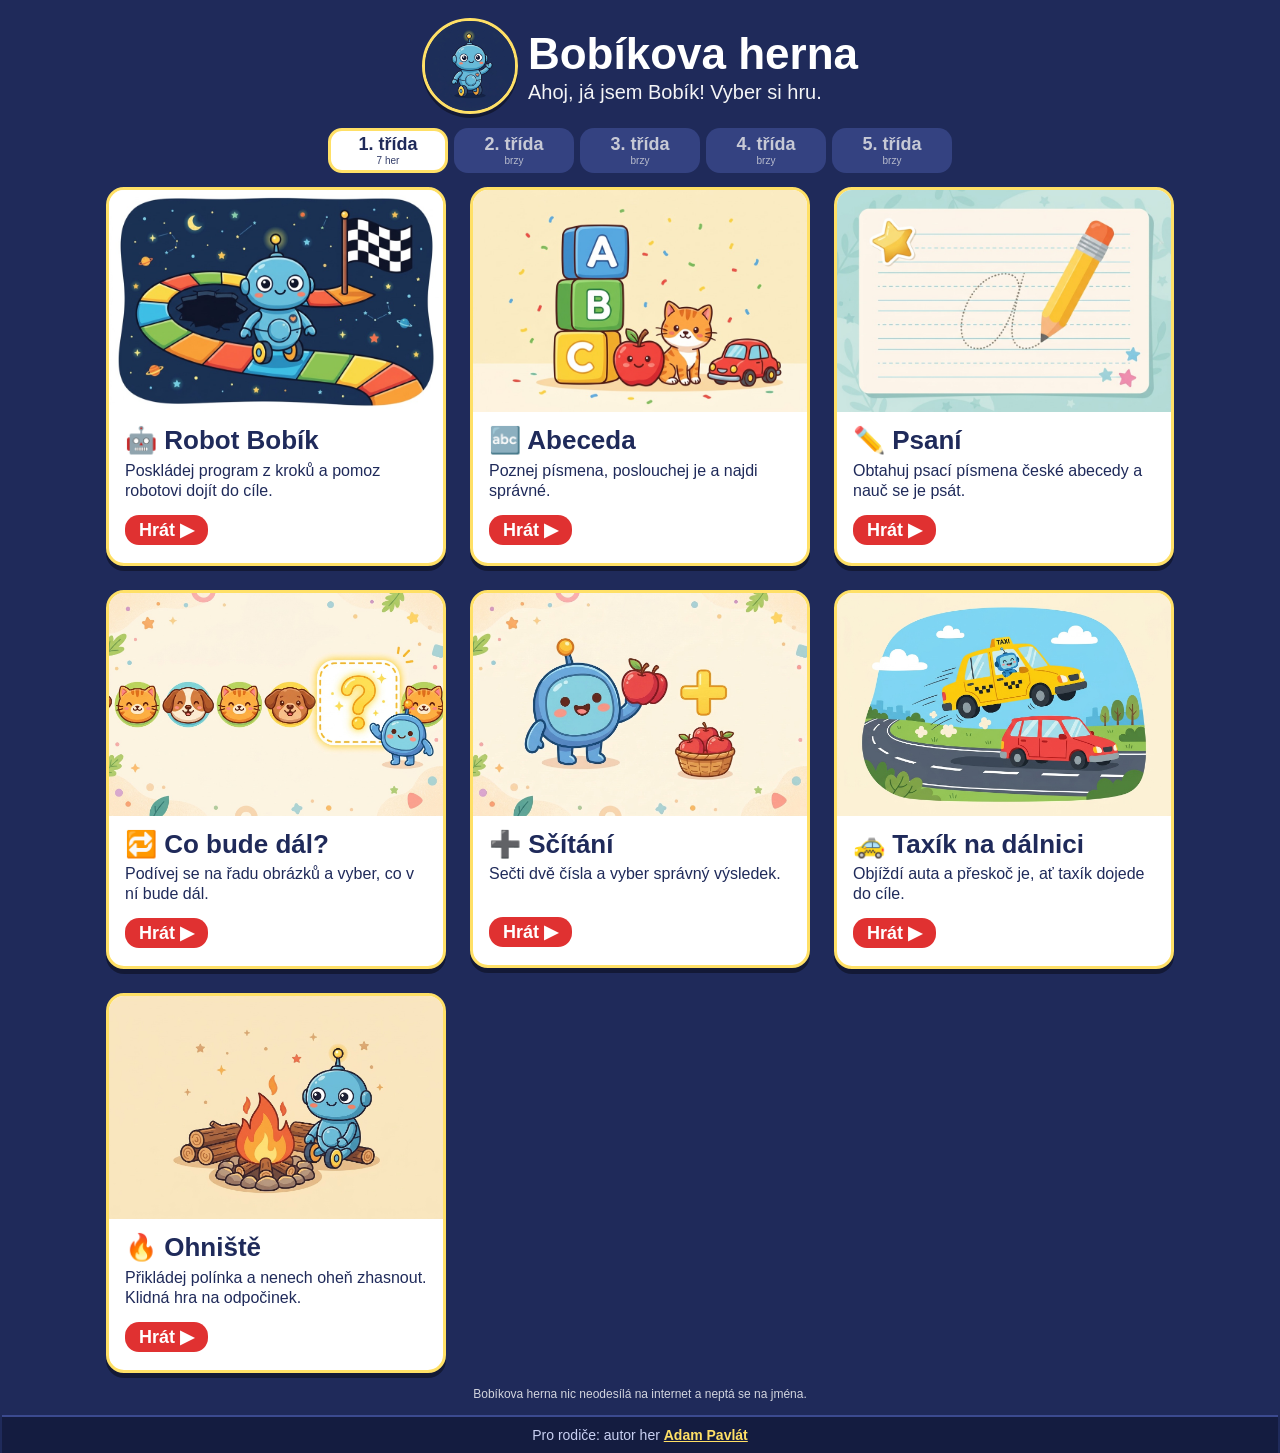
==== commit f35f79a0: "Přibyla klidná hra Ohniště, kde se přikládá dřevo a oheň uhasíná." ====
--- a/index.html
+++ b/index.html
@@ -129,6 +129,8 @@
     nazev: "➕ Sčítání", popis: "Sečti dvě čísla a vyber správný výsledek." },
   { trida: [1], href: "taxi/index.html", obrazek: "obrazky/taxi.jpg", alt: "Žlutý taxík skáče přes červené auto na dálnici",
     nazev: "🚕 Taxík na dálnici", popis: "Objíždí auta a přeskoč je, ať taxík dojede do cíle." },
+  { trida: [1], href: "ohen/index.html", obrazek: "obrazky/ohen.jpg", alt: "Robot Bobík sedí u táborového ohně",
+    nazev: "🔥 Ohniště", popis: "Přikládej polínka a nenech oheň zhasnout. Klidná hra na odpočinek." },
 ];
 const TRIDY = [1, 2, 3, 4, 5];
 const $ = id => document.getElementById(id);
